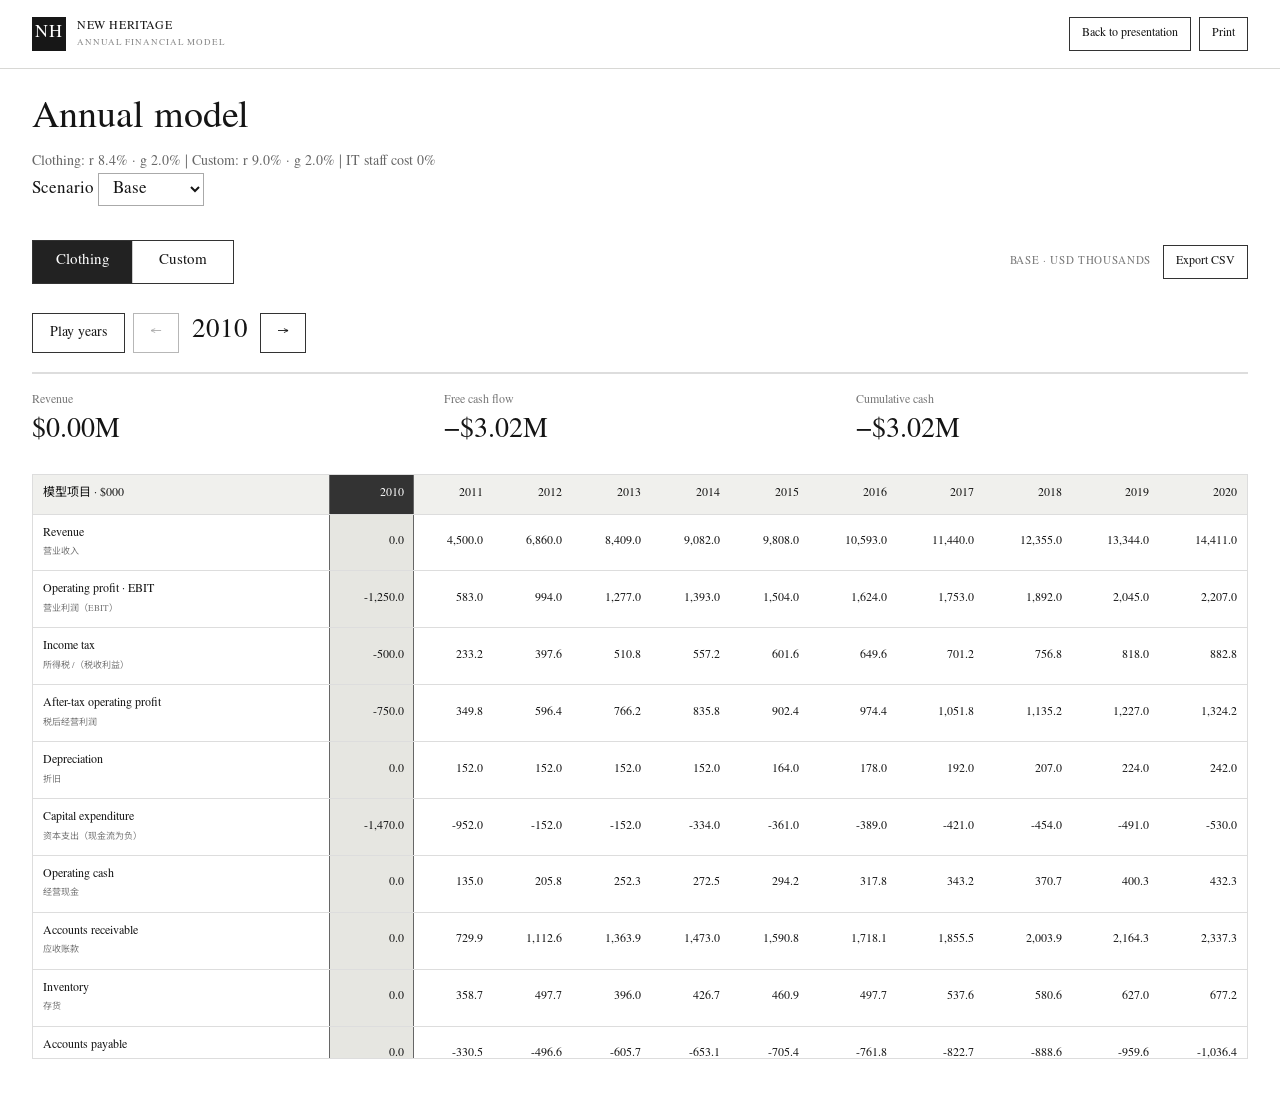
==== annual-model.html @ 224b7ce8 "Move annual model to its own page and refine presentation layout" ====
<!doctype html><html lang="en"><head><meta charset="utf-8"><meta name="viewport" content="width=device-width, initial-scale=1"><title>Annual model | New Heritage</title><link rel="stylesheet" href="styles.css"></head><body><header class="topbar"><div class="topbar-inner"><a class="brand" href="./"><span class="brand-mark">NH</span><span>NEW HERITAGE<small>ANNUAL FINANCIAL MODEL</small></span></a><div class="top-actions"><a class="btn btn-small" href="./#lab">Back to presentation</a><button class="btn btn-small" id="printBtn">Print</button></div></div></header><main class="annual-page"><div class="annual-page-head"><h1>Annual model</h1><p class="model-params" id="annualParams"></p><label for="modelScenario">Scenario </label><select id="modelScenario"><option>Base</option><option>Bull</option><option>Bear</option><option value="Custom" disabled>Adjusted</option></select></div><div class="audit-toolbar"><div class="project-switch horizontal" role="group" aria-label="Annual-model project"><button class="tab active" data-audit-project="clothing" aria-pressed="true">Clothing</button><button class="tab" data-audit-project="custom" aria-pressed="false">Custom</button></div><div><span class="micro" id="auditScenario">BASE · USD THOUSANDS</span><button class="btn btn-small" id="exportCsv" type="button">Export CSV</button></div></div><div class="annual-walkthrough"><div class="annual-play-controls"><button class="btn" id="annualPlay" type="button">Play years</button><button class="btn" id="annualPrev" type="button" aria-label="Previous year">←</button><output id="annualYear">2010</output><button class="btn" id="annualNext" type="button" aria-label="Next year">→</button></div><div class="annual-progress" aria-hidden="true"><i id="annualProgressBar"></i></div><div id="annualSnapshot" aria-live="polite"></div></div><div class="table-wrap"><table class="audit-table" id="auditTable"></table></div></main><div class="toast" id="toast" role="status" aria-live="polite"></div><script src="model-core.js"></script><script src="annual-model.js"></script></body></html>
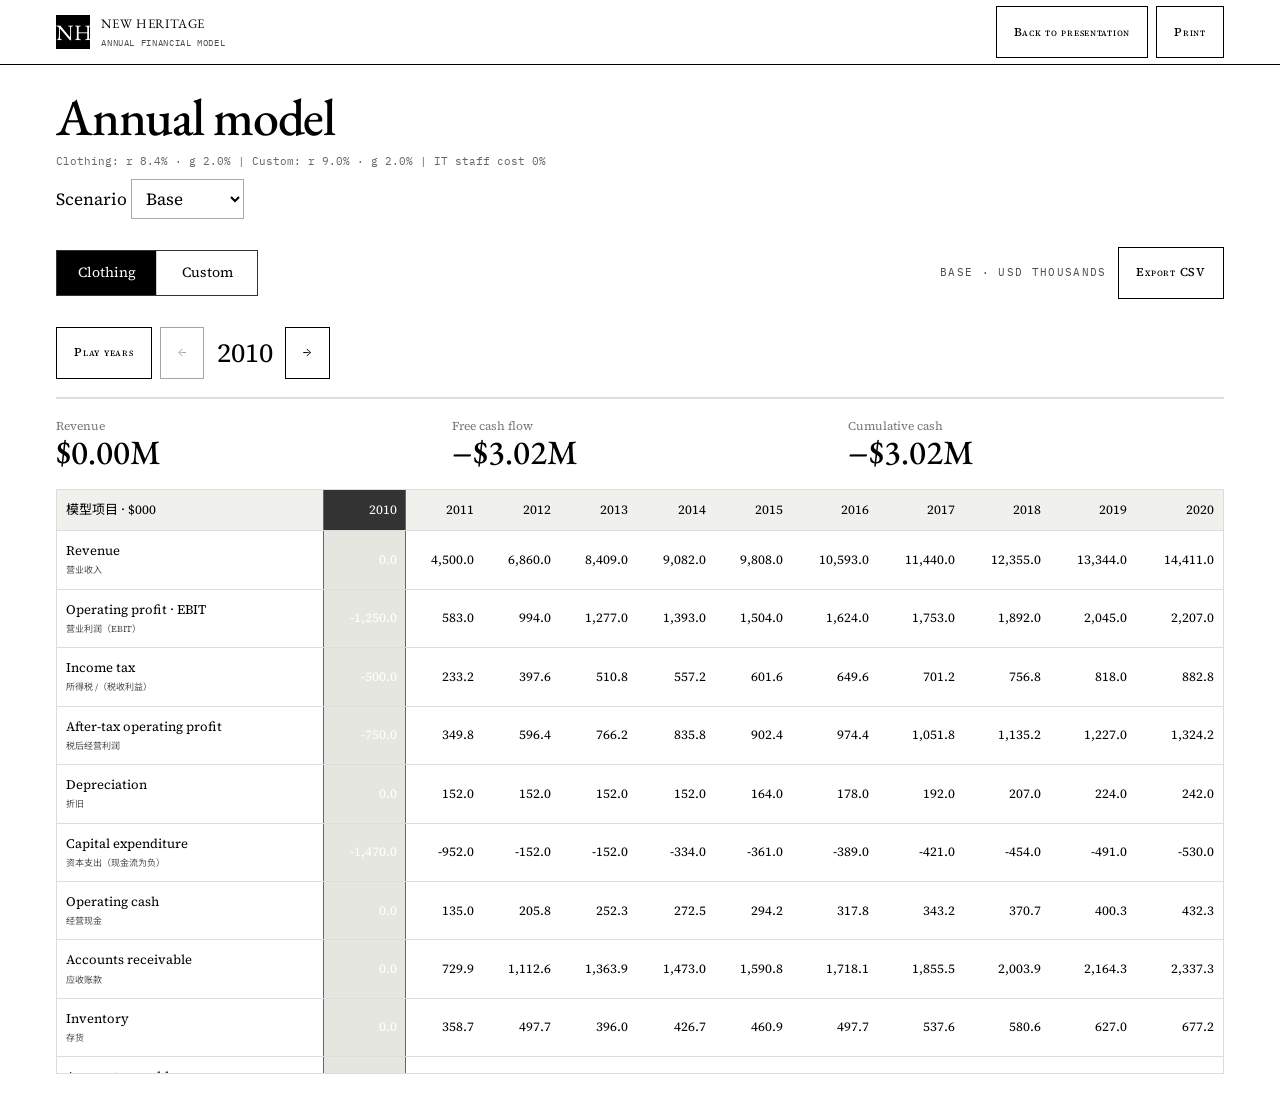
==== commit f6956743: "Apply compact Monochrome typography and editorial layout" ====
--- a/annual-model.html
+++ b/annual-model.html
@@ -1 +1 @@
-<!doctype html><html lang="en"><head><meta charset="utf-8"><meta name="viewport" content="width=device-width, initial-scale=1"><title>Annual model | New Heritage</title><link rel="stylesheet" href="styles.css"></head><body><header class="topbar"><div class="topbar-inner"><a class="brand" href="./"><span class="brand-mark">NH</span><span>NEW HERITAGE<small>ANNUAL FINANCIAL MODEL</small></span></a><div class="top-actions"><a class="btn btn-small" href="./#lab">Back to presentation</a><button class="btn btn-small" id="printBtn">Print</button></div></div></header><main class="annual-page"><div class="annual-page-head"><h1>Annual model</h1><p class="model-params" id="annualParams"></p><label for="modelScenario">Scenario </label><select id="modelScenario"><option>Base</option><option>Bull</option><option>Bear</option><option value="Custom" disabled>Adjusted</option></select></div><div class="audit-toolbar"><div class="project-switch horizontal" role="group" aria-label="Annual-model project"><button class="tab active" data-audit-project="clothing" aria-pressed="true">Clothing</button><button class="tab" data-audit-project="custom" aria-pressed="false">Custom</button></div><div><span class="micro" id="auditScenario">BASE · USD THOUSANDS</span><button class="btn btn-small" id="exportCsv" type="button">Export CSV</button></div></div><div class="annual-walkthrough"><div class="annual-play-controls"><button class="btn" id="annualPlay" type="button">Play years</button><button class="btn" id="annualPrev" type="button" aria-label="Previous year">←</button><output id="annualYear">2010</output><button class="btn" id="annualNext" type="button" aria-label="Next year">→</button></div><div class="annual-progress" aria-hidden="true"><i id="annualProgressBar"></i></div><div id="annualSnapshot" aria-live="polite"></div></div><div class="table-wrap"><table class="audit-table" id="auditTable"></table></div></main><div class="toast" id="toast" role="status" aria-live="polite"></div><script src="model-core.js"></script><script src="annual-model.js"></script></body></html>
+<!doctype html><html lang="en"><head><meta charset="utf-8"><meta name="viewport" content="width=device-width, initial-scale=1"><title>Annual model | New Heritage</title><link rel="stylesheet" href="styles.css"><link rel="stylesheet" href="fonts.css"><link rel="stylesheet" href="monochrome.css"></head><body><header class="topbar"><div class="topbar-inner"><a class="brand" href="./"><span class="brand-mark">NH</span><span>NEW HERITAGE<small>ANNUAL FINANCIAL MODEL</small></span></a><div class="top-actions"><a class="btn btn-small" href="./#lab">Back to presentation</a><button class="btn btn-small" id="printBtn">Print</button></div></div></header><main class="annual-page"><div class="annual-page-head"><h1>Annual model</h1><p class="model-params" id="annualParams"></p><label for="modelScenario">Scenario </label><select id="modelScenario"><option>Base</option><option>Bull</option><option>Bear</option><option value="Custom" disabled>Adjusted</option></select></div><div class="audit-toolbar"><div class="project-switch horizontal" role="group" aria-label="Annual-model project"><button class="tab active" data-audit-project="clothing" aria-pressed="true">Clothing</button><button class="tab" data-audit-project="custom" aria-pressed="false">Custom</button></div><div><span class="micro" id="auditScenario">BASE · USD THOUSANDS</span><button class="btn btn-small" id="exportCsv" type="button">Export CSV</button></div></div><div class="annual-walkthrough"><div class="annual-play-controls"><button class="btn" id="annualPlay" type="button">Play years</button><button class="btn" id="annualPrev" type="button" aria-label="Previous year">←</button><output id="annualYear">2010</output><button class="btn" id="annualNext" type="button" aria-label="Next year">→</button></div><div class="annual-progress" aria-hidden="true"><i id="annualProgressBar"></i></div><div id="annualSnapshot" aria-live="polite"></div></div><div class="table-wrap"><table class="audit-table" id="auditTable"></table></div></main><div class="toast" id="toast" role="status" aria-live="polite"></div><script src="model-core.js"></script><script src="annual-model.js"></script></body></html>
--- a/styles.css
+++ b/styles.css
@@ -282,7 +282,7 @@
 /* Five-part presentation route; the existing lab remains available below it. */
 :root{--reading-font:'Times New Roman','Heiti SC';--serif:var(--reading-font);--sans:var(--reading-font);--header-height:134px}
 body{font-family:var(--reading-font)}
-body *{font-family:var(--reading-font)!important}
+
 html{scroll-padding-top:calc(var(--header-height) + 20px)}
 .navlinks{display:block;overflow:visible;padding:2px 32px 10px}
 .nav-row{display:flex;align-items:center;gap:22px;overflow-x:auto;white-space:nowrap;scrollbar-width:none;padding:5px 0}
@@ -425,3 +425,27 @@
 #lab .scenario-card>span{font-size:14px;line-height:1.6}
 #lab .scenario-card>span>span{display:block}
 #lab .scenario-card>span b{font-weight:600}
+
+/* Audit refinements: opaque compact navigation, legible scope and input guidance. */
+.topbar{background:#fff}
+.topbar-inner{padding-top:10px;padding-bottom:10px}
+.navlinks{padding-top:0;padding-bottom:6px}
+.nav-row{padding-top:3px;padding-bottom:3px}
+.nav-label{color:#666}
+.nav-row.research-nav a{color:#555}
+.floating-nav .btn{min-height:32px;padding:6px 10px;font-size:12px}
+.scope-tag{display:inline-block;border:1px solid #ccc;padding:2px 6px;font-size:11px;line-height:1.4;color:#555;letter-spacing:0;vertical-align:middle}
+.advanced-controls summary .scope-tag{margin-left:8px}
+#lab .control-help{font-size:12px;line-height:1.4;color:#595959;margin:3px 0 8px}
+.bayes-scope{font-size:13px;line-height:1.5;color:#555;border-left:2px solid #999;padding-left:10px;margin:16px 0}
+.bayes-scenarios{margin:0 0 20px}
+.bayes-scenarios .validation-table{margin-top:12px}
+.bayes-input-table{min-width:600px}
+.bayes-input-table th:first-child{width:20%}
+.bayes-input-table input{font-size:17px;width:70px}
+.bayes-input-table .bayes-product{color:#666;font-variant-numeric:tabular-nums}
+#bayesian .input-note{font-size:13px;color:#555}
+@media(prefers-reduced-motion:reduce){html{scroll-behavior:auto}.metric-current.is-updated{animation:none}}
+@media(max-width:850px){.nav-row .nav-label{display:none}.nav-row{gap:16px}}
+
+.spread-note{font-size:13px;line-height:1.5;color:#555;margin:8px 0}
--- a/fonts.css
+++ b/fonts.css
@@ -0,0 +1,70 @@
+@font-face {
+  font-family: 'Monochrome Display';
+  font-style: italic;
+  font-weight: 400;
+  font-display: swap;
+  src: url(fonts/eb-garamond-italic-400.ttf) format('truetype');
+}
+@font-face {
+  font-family: 'Monochrome Display';
+  font-style: italic;
+  font-weight: 500;
+  font-display: swap;
+  src: url(fonts/eb-garamond-italic-500.ttf) format('truetype');
+}
+@font-face {
+  font-family: 'Monochrome Display';
+  font-style: normal;
+  font-weight: 400;
+  font-display: swap;
+  src: url(fonts/eb-garamond-normal-400.ttf) format('truetype');
+}
+@font-face {
+  font-family: 'Monochrome Display';
+  font-style: normal;
+  font-weight: 500;
+  font-display: swap;
+  src: url(fonts/eb-garamond-normal-500.ttf) format('truetype');
+}
+@font-face {
+  font-family: 'Monochrome Display';
+  font-style: normal;
+  font-weight: 600;
+  font-display: swap;
+  src: url(fonts/eb-garamond-normal-600.ttf) format('truetype');
+}
+@font-face {
+  font-family: 'Monochrome Mono';
+  font-style: normal;
+  font-weight: 400;
+  font-display: swap;
+  src: url(fonts/ibm-plex-mono-normal-400.ttf) format('truetype');
+}
+@font-face {
+  font-family: 'Monochrome Mono';
+  font-style: normal;
+  font-weight: 500;
+  font-display: swap;
+  src: url(fonts/ibm-plex-mono-normal-500.ttf) format('truetype');
+}
+@font-face {
+  font-family: 'Monochrome Text';
+  font-style: normal;
+  font-weight: 400;
+  font-display: swap;
+  src: url(fonts/source-serif-4-normal-400.ttf) format('truetype');
+}
+@font-face {
+  font-family: 'Monochrome Text';
+  font-style: normal;
+  font-weight: 500;
+  font-display: swap;
+  src: url(fonts/source-serif-4-normal-500.ttf) format('truetype');
+}
+@font-face {
+  font-family: 'Monochrome Text';
+  font-style: normal;
+  font-weight: 600;
+  font-display: swap;
+  src: url(fonts/source-serif-4-normal-600.ttf) format('truetype');
+}
--- a/monochrome.css
+++ b/monochrome.css
@@ -0,0 +1,284 @@
+/* Monochrome editorial skin. The existing heatmap palette is intentional. */
+:root{
+ --dp-color-ink:#000;--dp-color-paper:#fff;--dp-color-secondary:#4d4d4d;
+ --dp-color-quiet:#cfcfcf;--dp-color-quiet-inverted:#3d3d3d;
+ --dp-typography-display:"Monochrome Display","EB Garamond",Garamond,Georgia,serif;
+ --dp-typography-text:"Monochrome Text","Iowan Old Style",Georgia,"Heiti SC",serif;
+ --dp-typography-mono:"Monochrome Mono","Courier New",monospace;
+ --dp-typography-body-size:16px;--dp-typography-small-size:12.5px;
+ --dp-typography-label-tracking:.12em;--dp-typography-display-leading:1;
+ --dp-typography-body-leading:1.55;--dp-typography-display-weight:500;--dp-typography-label-weight:500;
+ --dp-spacing-gutter:clamp(20px,4.4cqw,64px);--dp-spacing-rail:22cqw;
+ --dp-spacing-column-gap:clamp(24px,3.4cqw,48px);
+ --dp-spacing-band-small:clamp(40px,5cqw,72px);--dp-spacing-band-medium:clamp(56px,6.5cqw,96px);
+ --dp-spacing-band-large:clamp(72px,8.5cqw,128px);--dp-radius-square:0;
+ --dp-border-rule-thin:1px;--dp-border-rule-heavy:3px;--dp-motion-transition:none;
+ --ink:var(--dp-color-ink);--paper:var(--dp-color-paper);--muted:var(--dp-color-secondary);
+ --line:var(--dp-color-quiet);--wash:#fff;--reading-font:var(--dp-typography-text);
+ --serif:var(--dp-typography-display);--sans:var(--dp-typography-text);
+ --rail-width:min(var(--dp-spacing-rail),220px);--page-width:1360px;
+}
+html{scroll-behavior:auto}
+body{color:var(--ink);background:var(--paper);font:17px/1.55 var(--dp-typography-text);container-type:inline-size}
+body *{box-shadow:none;border-radius:0;transition:none;animation:none}
+button,input,select,textarea{font-family:var(--dp-typography-text)}
+h1,h2,h3,h4{font-family:var(--dp-typography-display);font-weight:500;letter-spacing:-.025em}
+p{max-width:38em}
+a{text-underline-offset:4px;text-decoration-thickness:1px}
+a:hover{text-decoration:underline}
+:focus-visible{outline:2px solid currentColor;outline-offset:4px}
+.zh{font-family:var(--dp-typography-text);color:var(--muted)}
+.micro,.eyebrow,.section-no,.edition,.base-label,.nav-label,.project-name,.method-note,.source-note,.input-note,.market-subtitle,.heat-instruction,.slider-marker-key,.range-end,.control-help,.scope-tag,.spread-note,.bayes-scope,.payback-basis,.metric-change,.delta-key{font-family:var(--dp-typography-mono);font-weight:400;letter-spacing:0;color:var(--muted)}
+.micro,.eyebrow,.section-no,.nav-label{font-size:11px;letter-spacing:var(--dp-typography-label-tracking)}
+.btn,.btn-small,.floating-nav .btn{min-height:52px;padding:10px 17px;border:1px solid var(--ink);font:500 12px/1.25 var(--dp-typography-text);font-variant-caps:small-caps;letter-spacing:.06em;background:#fff;color:#000}
+.btn:hover{background:#000;color:#fff}
+.btn-dark{background:#000;color:#fff}.btn-dark:hover{background:#fff;color:#000}
+.topbar{background:#fff;border-bottom:1px solid #000}
+.topbar-inner{max-width:var(--page-width);padding:6px var(--dp-spacing-gutter);gap:12px}
+.brand{font-family:var(--dp-typography-display);font-size:13px;letter-spacing:.05em}
+.brand small{font:9px/1.5 var(--dp-typography-mono);letter-spacing:.07em;color:var(--muted)}
+.brand-mark{background:#000;font-family:var(--dp-typography-display);font-size:22px}
+.navlinks{max-width:var(--page-width);padding:0 var(--dp-spacing-gutter) 5px}
+.nav-row{gap:18px;padding:3px 0}
+.nav-row a{font:500 11.5px/1.5 var(--dp-typography-text);font-variant-caps:small-caps;letter-spacing:.035em}
+.nav-label{flex-basis:130px;font-size:9px;color:var(--muted)}
+.nav-row.research-nav a{color:var(--muted)}
+.hero{padding:24px var(--dp-spacing-gutter) 28px;border-bottom:1px solid #000}
+.hero-wrap{max-width:calc(var(--page-width) - 2*var(--dp-spacing-gutter));display:grid;grid-template-columns:var(--rail-width) minmax(0,1fr);margin:auto}
+.hero .eyebrow{grid-column:1/-1;margin-bottom:12px}
+.hero h1{grid-column:1/-1;font-size:clamp(52px,10.4cqw,150px);max-width:9.2em;line-height:.95;letter-spacing:-.04em;margin:0 0 20px;font-weight:500}
+.hero h1 em{font-family:var(--dp-typography-display);font-weight:500;color:#000}
+.hero-lede{grid-column:2;font:400 20px/1.4 var(--dp-typography-text);max-width:34em;padding-left:var(--dp-spacing-column-gap)}
+.section{--section-pad:calc(var(--dp-spacing-band-small)*.65);padding:var(--section-pad) 0;border-bottom:1px solid var(--line)}
+.wrap{position:relative;max-width:var(--page-width);padding:0 var(--dp-spacing-gutter);display:grid;grid-template-columns:var(--rail-width) minmax(0,1fr);gap:0}
+.wrap:before{content:"";position:absolute;left:calc(var(--dp-spacing-gutter) + var(--rail-width));top:calc(-1*var(--section-pad));bottom:calc(-1*var(--section-pad));width:0;border-left:1px solid var(--line);pointer-events:none}
+.section-head{position:sticky;top:calc(var(--header-height) + 16px);display:block;padding-right:var(--dp-spacing-column-gap);margin:0;align-self:start}
+.section-head h2{font-size:30px;line-height:1.03;margin:8px 0 0;letter-spacing:-.025em}
+.section-head .section-no{display:block;font-size:11px}
+.section-body{padding-left:var(--dp-spacing-column-gap);min-width:0}
+.section-body>.lead{font-size:19px;line-height:1.45}
+.section-body>.zh{margin:7px 0 12px;font-size:12.5px;line-height:1.5}
+.case-grid{gap:24px;margin-top:16px}
+.case-grid h3{font-size:24px;margin:6px 0 8px}
+.case-grid p{font-size:16px;line-height:1.5}
+.case-grid .case-budget{font-family:var(--dp-typography-display);font-size:34px;margin:5px 0 8px;line-height:1.05}
+.case-question{margin-top:18px;padding-top:12px;font-size:19px;line-height:1.4}
+.tool-intro{font-size:16px;line-height:1.5;margin-bottom:12px;color:var(--muted)}
+#projectCards{gap:24px}
+.project-card h3{font-size:32px;line-height:1.05}
+.project-name{font-size:11px;margin:4px 0 8px}
+.project-card .project-pitch{min-height:0;margin:0 0 14px;font-size:16px;line-height:1.5}
+.alternative-details{gap:11px;margin:0 0 14px}
+.alternative-details dt{font:400 10px/1.4 var(--dp-typography-mono);letter-spacing:.06em;color:var(--muted);margin-bottom:3px}
+.alternative-details dd{font-size:15px;line-height:1.5}
+.project-facts{grid-template-rows:none;grid-auto-rows:auto;gap:6px;margin-top:auto;padding-top:10px;font-size:12.5px}
+.project-facts>span{min-height:24px}
+.project-facts b{font:500 17px/1.25 var(--dp-typography-display)}
+.explorer-heading h3,.heatmap-header h3{font-size:24px;line-height:1.15}
+.explorer-heading{margin-bottom:12px}
+.explorer-layout{grid-template-columns:94px minmax(0,1fr);gap:18px}
+.project-controls .micro{font-size:10px;margin-bottom:6px}
+.project-switch .tab{padding:10px 12px;min-height:44px;font-size:14px;background:#fff;border-color:#000;color:#000}
+.project-switch .tab.active{background:#000;color:#fff}
+.flow-year-toolbar{gap:8px;margin-bottom:12px}
+.flow-year-toolbar label{font:11px var(--dp-typography-mono)}
+.flow-year-toolbar .btn{min-height:44px;padding:8px 13px}
+.control-select{background:#fff;border:1px solid var(--line);padding:8px;font-size:14px;min-height:42px}
+.flow-chain{gap:0;border-top:1px solid #000;border-bottom:1px solid #000}
+.flow-step{background:#fff;min-height:60px;border:0;border-bottom:1px solid var(--line);padding:8px}
+.flow-step .step-no{font:9px/1.4 var(--dp-typography-mono);color:var(--muted);margin-bottom:5px}
+.flow-step strong{font:400 11.5px/1.35 var(--dp-typography-text)}
+.flow-step.active{background:#000;color:#fff;border-bottom-color:#000}.flow-step.active .step-no{color:#cfcfcf}
+.flow-detail{background:#000;color:#fff;padding:16px;margin:12px 0 18px}
+.flow-detail h3{font-size:21px;line-height:1.15;color:#fff}
+.flow-detail-value{font:500 31px/1 var(--dp-typography-display);color:#fff}
+.flow-detail .formula{font-size:16px;margin-bottom:8px;color:#fff}
+.flow-detail p,.flow-detail p.zh{font-size:12.5px;line-height:1.5;color:#cfcfcf;margin-top:5px;max-width:none}
+.chart-card{padding:0;border:0;background:#fff}
+.chart-card .tool-heading h3{font-size:22px}
+.fcf-chart-key{font:11px var(--dp-typography-mono);margin-top:6px;color:var(--muted)}
+.chart-wrap text,.market-chart text{font-family:var(--dp-typography-text)}
+details{border-radius:0}
+summary,.supporting-details summary,.market-coda>summary,.bayes-disclosure>summary{position:relative;list-style:none;margin-left:0;padding:12px 0 12px 25px;font:500 22px/1.2 var(--dp-typography-display);letter-spacing:-.015em;cursor:pointer}
+summary::-webkit-details-marker{display:none}
+summary:before{content:"+";position:absolute;left:0;top:12px;font:400 20px/1.2 var(--dp-typography-mono)}
+details[open]>summary:before{content:"−"}
+details[open]>summary{margin-bottom:10px}
+.supporting-details,.baseline-rationale,.historical-evidence,.market-coda,.tipping-detail,.tax-timing-detail{border-top:1px solid var(--line);margin:14px 0 0;padding:0}
+#valuation .baseline-rationale{margin-top:16px;padding-bottom:0}
+#valuation .baseline-summary{margin-top:16px;max-width:none}
+#valuation .baseline-summary .valuation-results-heading{font-size:20px;margin:0 0 4px}
+#valuation .baseline-summary .decision-table{margin-top:6px}
+#valuation .baseline-summary .decision-table :is(th,td){padding:7px 8px}
+#valuation .baseline-summary .decision-table td{font:500 23px/1.15 var(--dp-typography-display)}
+.rationale-table{min-width:550px;font:14px/1.5 var(--dp-typography-text)}
+.rationale-table th,.rationale-table td{padding:10px 12px;line-height:1.5}
+.rationale-value{font:500 22px/1.15 var(--dp-typography-display);margin-top:8px}
+.recommendation-summary{max-width:36em}
+.recommendation-summary .thesis{font-size:30px;line-height:1.05;margin:7px 0}
+.recommendation-summary .lead{font-size:16px;line-height:1.4}
+.recommendation-summary .decision-numbers{gap:18px;margin-top:12px}
+.decision-numbers strong{font-family:var(--dp-typography-display);line-height:1.1}
+.recommendation-summary .decision-numbers strong{font-size:27px}
+.decision-numbers small{font:11px/1.45 var(--dp-typography-mono)}
+#lab.decision-lab{margin-top:18px;padding-top:16px}
+#lab .lab-title{font-size:28px;margin-bottom:8px;line-height:1.1}
+#lab .tool-intro{font-size:15px;margin-bottom:10px}
+.scenario-row{margin:12px 0 8px;border:1px solid #000}
+#lab .scenario-card{padding:10px;background:#fff;color:#000;border-color:#000}
+#lab .scenario-card.active{background:#000;color:#fff}
+.scenario-card strong{font:500 26px/1 var(--dp-typography-display)}
+#lab .scenario-card small{font:12px/1.4 var(--dp-typography-text);margin:5px 0 8px;min-height:0}
+#lab .scenario-card>span{font:11px/1.6 var(--dp-typography-mono)}
+#lab .scenario-card>span b{font-weight:500}
+.slider-marker-key{font-size:10px;margin:5px 0 10px}
+.lab-layout{gap:22px}
+#lab .assumptions-header,#lab .results-header{height:auto;min-height:49px;margin:0 0 4px;padding-bottom:6px;gap:10px}
+#lab .assumptions-header h3,#lab .results-header h3{font-size:22px;line-height:1.1}
+#lab .assumptions-header .btn{min-height:40px;padding:7px 12px}
+#lab .control-group{padding:9px 0 3px}
+#lab .control-top{margin-bottom:4px;gap:8px}
+#lab .control-top label,#lab .control-pair .control-top label{font:12.5px/1.35 var(--dp-typography-text)}
+#lab .control-top output,#lab .control-pair .control-top output{font:500 23px/1 var(--dp-typography-display)}
+#lab .control-pair .control-top{min-height:40px;gap:3px}
+#lab .range-row{min-height:36px}
+#lab .range-track{min-height:35px}
+#lab input[type=range]{min-height:24px;height:24px;accent-color:#000}
+#lab .range-end{font-size:9px;padding-top:6px}
+#lab .control-help{font:11px/1.45 var(--dp-typography-mono);color:var(--muted);margin:3px 0 7px}
+#lab .advanced-controls{padding:8px 0}
+#lab .advanced-controls>summary{font-size:21px}
+.scope-tag{background:transparent;border:1px solid var(--line);padding:3px 6px;font:10px/1.35 var(--dp-typography-mono);white-space:normal}
+.compact-metrics th,.compact-metrics td{padding:10px 4px;line-height:1.3}
+.compact-metrics tbody th{font-size:12.5px}
+.compact-metrics thead th{font:11px/1.4 var(--dp-typography-mono)}
+.compact-metrics td{font:500 25px/1.15 var(--dp-typography-display)}
+.compact-metrics .npv-row td{font-size:30px}
+.compact-metrics .zh{font-size:10px;margin-top:3px}
+.metric-change{font-size:10px;line-height:1.4;margin-top:4px}
+.metric-unit{font:10px/1.3 var(--dp-typography-mono);margin-top:2px}
+.payback-basis{font-size:11px;line-height:1.5;margin-top:10px}
+.pill{font:10px/1.3 var(--dp-typography-mono);border-color:var(--line);padding:4px 6px}
+.economic-line{font-size:16px;margin-top:18px;line-height:1.5}
+/* Disclosure contents always sit below their parent question in the type hierarchy. */
+.section-body details h3,.section-body details .tool-heading h3,.section-body details .flow-bridge-title,.section-body details .hindsight-grid h3,.section-body details .evidence-grid h3{font-size:18px;line-height:1.2;margin-top:0}
+.section-body details details>summary,.section-body details .bayes-scenarios>summary{font-size:18px}
+.section-body details details h3{font-size:16px}
+.section-body details .lead,.section-body details .market-takeaway,.section-body details .bayes-conclusion{font-size:18px;line-height:1.45}
+.section-body details .tool-heading{margin:8px 0}
+.section-body details .evidence-grid{margin:16px 0;gap:20px}
+.evidence-grid p,.hindsight-grid p{font-size:15px;line-height:1.5}
+.boundary-table{margin-top:0}
+.boundary-table th,.boundary-table td{padding:10px 8px;font-size:13px}
+.boundary-table b{font:500 24px/1.15 var(--dp-typography-display)}
+.boundary-table .zh{font-size:10px;margin-top:3px}
+.shared-sweep-control .control-top label{font-size:13px}
+.shared-sweep-control .control-top output{font:500 26px/1 var(--dp-typography-display)}
+.project-heat header h3{font-size:23px}.project-heat header strong{font:500 30px/1 var(--dp-typography-display)}
+.heat-instruction,.spread-note{font-size:11px;line-height:1.5}
+.deeper-focus{font-size:32px;line-height:1.1;margin:8px 0 12px}
+.hybrid-lesson{padding-top:14px;margin-top:16px}
+.hybrid-lesson h3{font-size:24px;margin-bottom:8px}
+.hybrid-lesson p,.macro-check p{font-size:16px;line-height:1.5}
+.history-number,.prob-values b{font:500 36px/1 var(--dp-typography-display)}
+.hindsight-grid small,.prob-values small,.prob-values .prior-value{font:11px/1.45 var(--dp-typography-mono)}
+.bayes-scope{font-size:11px;margin:10px 0 14px;line-height:1.5}
+.bayes-scenarios{margin:0 0 12px}
+.bayes-input-table th,.bayes-input-table td{padding:10px 8px}
+.bayes-input-table thead th{font:10px/1.4 var(--dp-typography-mono)}
+.bayes-input-table input{font-size:16px;min-height:40px;border-color:var(--line)}
+.bayes-input-table td:last-child{font:500 28px/1 var(--dp-typography-display)}
+#bayesian .input-note{font:11px/1.5 var(--dp-typography-mono)}
+.prob-values{margin:18px 0 12px;gap:20px}
+.method-note,.source-note{font-size:11px;line-height:1.5;margin-top:12px}
+.foot{padding:24px var(--dp-spacing-gutter) 30px;border-top:3px solid #000}
+.footer-wrap{max-width:calc(var(--page-width) - 2*var(--dp-spacing-gutter));margin:auto;display:grid;grid-template-columns:var(--rail-width) minmax(0,1fr);gap:0}
+.footer-wrap>strong{grid-column:2;grid-row:1;padding-left:var(--dp-spacing-column-gap);font:500 19px/1.3 var(--dp-typography-display)}
+.author-mark{grid-column:1;grid-row:1;font:11px/1.5 var(--dp-typography-mono);margin:0;color:var(--muted)}
+.footer-wrap>details{grid-column:2;padding-left:var(--dp-spacing-column-gap);margin-top:10px}
+.foot summary{font-size:20px}
+.method-links{display:flex;flex-wrap:wrap;gap:12px}
+.floating-nav{right:var(--dp-spacing-gutter);bottom:12px}
+.annual-page{max-width:var(--page-width);padding:26px var(--dp-spacing-gutter) 36px}
+.annual-page h1{font-size:52px;line-height:1;margin-bottom:10px}
+.annual-page .annual-page-head{margin-bottom:18px}
+.annual-page .model-params{font:11px/1.6 var(--dp-typography-mono);max-width:none;margin-bottom:8px}
+.annual-page .audit-toolbar{margin-top:12px}
+#annualSnapshot strong{font:500 34px/1 var(--dp-typography-display)}
+.annual-page .annual-walkthrough{margin-top:18px}
+.audit-table{font-family:var(--dp-typography-text);font-size:13px}
+.audit-table th,.audit-table td{padding:10px 9px}
+.audit-table .annual-active{background:#000;color:#fff}
+.audit-table .annual-active .zh{color:#cfcfcf}
+@media(min-width:681px) and (max-width:1040px){
+ .wrap{display:grid;grid-template-columns:var(--rail-width) minmax(0,1fr);max-width:var(--page-width)}
+ .section-head{display:block;position:sticky;margin:0}.section-head h2{font-size:28px}
+ .evidence-grid,.hindsight-grid{grid-template-columns:repeat(2,minmax(0,1fr))}
+ .nav-row .nav-label{display:none}.nav-row{gap:15px}
+ .flow-chain{grid-template-columns:repeat(3,minmax(0,1fr))}
+ .explorer-layout{grid-template-columns:1fr;gap:10px}
+ .project-controls{position:static;display:flex;align-items:center;gap:12px}
+ .project-controls .micro{margin:0}.project-controls .project-switch{display:flex}
+ .project-switch .tab{min-width:90px}
+ .scope-tag{font-size:9px}
+}
+@media(min-width:681px) and (max-width:800px){
+ .lab-layout{grid-template-columns:1fr}.results-card{position:static}
+ #projectCards{grid-template-columns:1fr;gap:20px}
+ .project-card+.project-card{padding-top:18px;border-top:1px solid var(--line)}
+ .twin-heatmaps{grid-template-columns:1fr}
+ .scenario-row{grid-template-columns:1fr}.scenario-card{border-right:0;border-bottom:1px solid #000}
+ .scenario-card:last-child{border-bottom:0}
+}
+@media(max-width:680px){
+ body{font-size:16px}.topbar-inner{padding:6px 20px}.brand{font-size:11px}.brand small{font-size:8px}
+ .top-actions .btn{min-height:44px;font-size:10px;padding:8px 10px}
+ .navlinks{padding:0 20px 5px}.nav-row{gap:16px}.nav-row .nav-label{display:none}.nav-row a{font-size:11.5px}
+ .hero{padding:22px 20px}.hero-wrap{display:block}.hero h1{font-size:clamp(52px,10.4cqw,72px);margin:12px 0 14px;max-width:9.2em}
+ .hero-lede{padding-left:0;font-size:18px}.hero .eyebrow{font-size:10px}
+ .section{--section-pad:24px}.wrap{display:block;padding:0 20px}.wrap:before{display:none}
+ .section-head{position:static;display:flex;align-items:baseline;gap:12px;margin-bottom:14px;padding:0}
+ .section-head h2{font-size:29px;margin:0}.section-head .section-no{font-size:10px}.section-body{padding:0}
+ .section-body>.lead{font-size:18px}.case-grid{grid-template-columns:1fr;gap:18px;margin-top:14px}
+ #projectCards{grid-template-columns:1fr;gap:20px}.project-card+.project-card{padding-top:18px;border-top:1px solid var(--line)}
+ .project-card .project-pitch{min-height:0}.project-facts{grid-template-rows:none}.project-facts>span{min-height:24px}
+ .explorer-layout{display:block}.project-controls{position:static;display:flex;align-items:center;gap:12px;margin-bottom:12px}
+ .project-controls .micro{margin:0}.project-controls .project-switch{display:flex}.project-switch .tab{min-width:90px}
+ .explorer-heading{align-items:flex-start;gap:12px}.explorer-heading h3{font-size:22px}.scope-tag{max-width:140px}
+ .flow-chain{grid-template-columns:repeat(3,minmax(0,1fr))}.flow-step{min-height:58px}
+ .flow-detail-heading{align-items:flex-start;gap:10px;flex-wrap:wrap}.flow-detail h3{font-size:20px}
+ .flow-detail-value{font-size:30px}.flow-detail .formula{font-size:14px}
+ .lab-layout{grid-template-columns:1fr;gap:18px}.results-card{position:static}
+ .scenario-row{grid-template-columns:1fr}.scenario-card{border-right:0;border-bottom:1px solid #000}
+ .scenario-card:last-child{border-bottom:0}#lab .scenario-card{padding:10px 12px}
+ #lab .scenario-card>span>span{display:inline}#lab .scenario-card>span>span+span:before{content:" · "}
+ .scenario-card strong{font-size:24px}#lab .scenario-card small{margin:4px 0}
+ .evidence-grid,.hindsight-grid,.twin-heatmaps{grid-template-columns:1fr;gap:18px}
+ summary,.supporting-details summary,.market-coda>summary,.bayes-disclosure>summary{font-size:22px}
+ .section-body details h3,.section-body details .tool-heading h3,.section-body details .evidence-grid h3,.section-body details .hindsight-grid h3{font-size:18px}
+ .deeper-focus{font-size:28px}.boundary-table{display:block}.boundary-table b{font-size:24px}
+ .footer-wrap{display:block}.footer-wrap>strong{display:block;padding:0}.author-mark{display:block;margin:8px 0}
+ .footer-wrap>details{padding:0;margin-top:12px}.foot{padding:22px 20px 70px}
+ .annual-page{padding:22px 20px}.annual-page h1{font-size:42px}.annual-page .top-actions .btn{min-height:44px}
+ .floating-nav{right:20px;bottom:10px}.floating-nav .btn{min-height:44px;padding:8px 12px}
+}
+@media print{
+ .wrap{display:block;padding:0}.wrap:before{display:none}.section-body{padding:0}.section-head{position:static;padding:0;margin-bottom:12px}
+ .hero{padding:0 0 18px}.hero-wrap{display:block}.hero h1{font-size:54px}.hero-lede{padding:0}
+ .flow-detail{background:#000!important;color:#fff!important;print-color-adjust:exact;-webkit-print-color-adjust:exact}
+ .footer-wrap{display:block}.footer-wrap>strong,.footer-wrap>details{padding:0}
+}
+/* The shared scroll padding already clears the sticky header. */
+#cashflow,#lab,#assumptions{scroll-margin-top:0}
+#lab .scenario-card>span{font-size:12.5px}
+.flow-step:focus-visible,.tab.active:focus-visible,.scenario-card.active:focus-visible,.btn-dark:focus-visible{outline:2px solid #000;outline-offset:3px}
+#lab .compact-metrics th:first-child{width:34%}
+#lab .compact-metrics th,#lab .compact-metrics td{padding-left:7px;padding-right:7px}
+@media(min-width:801px) and (max-width:1040px){
+ #lab .compact-metrics td{font-size:22px}
+ #lab .compact-metrics .npv-row td{font-size:24px}
+}
+#lab .scenario-card{display:grid;grid-template-rows:auto 1fr auto;text-align:left}
+/* Still composition: dynamic values update immediately, without a flash. */
+body *,body *::before,body *::after{transition:none!important;animation:none!important}
+.metric-current.is-updated{background:transparent}
